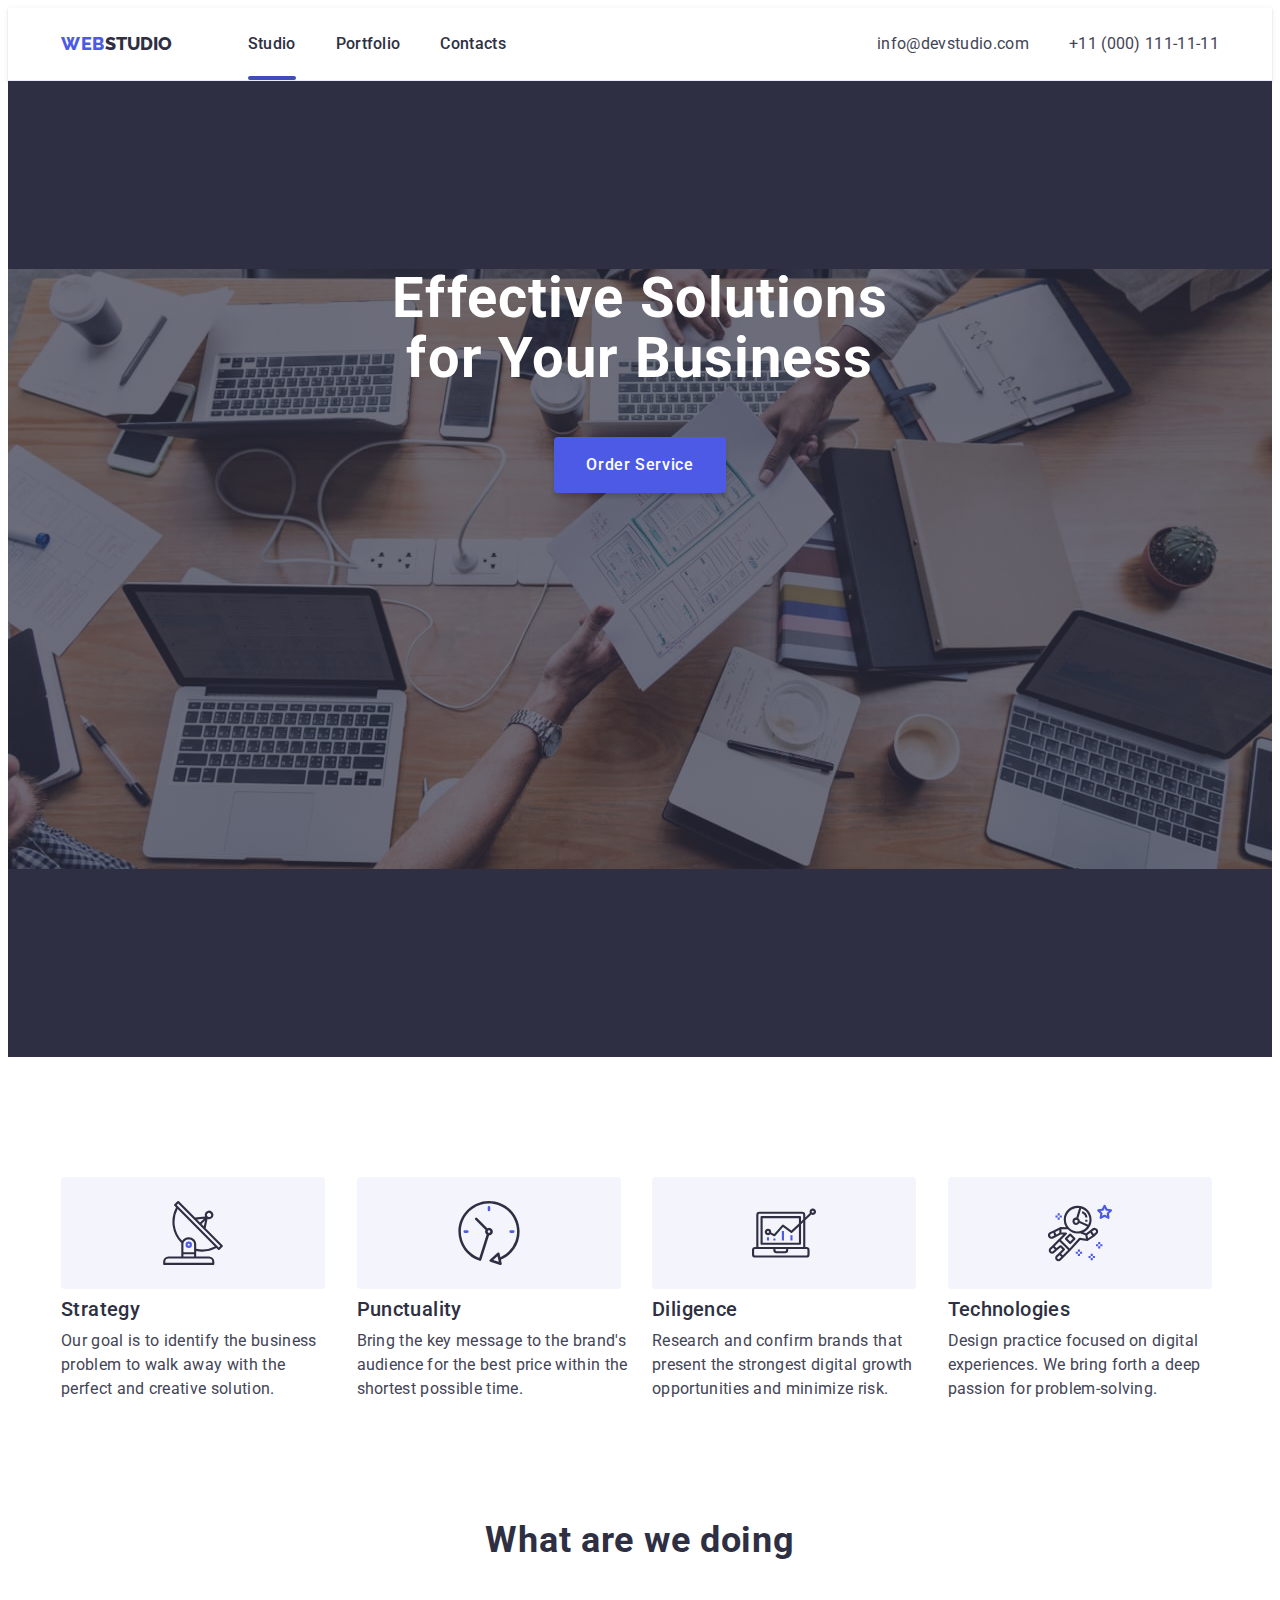
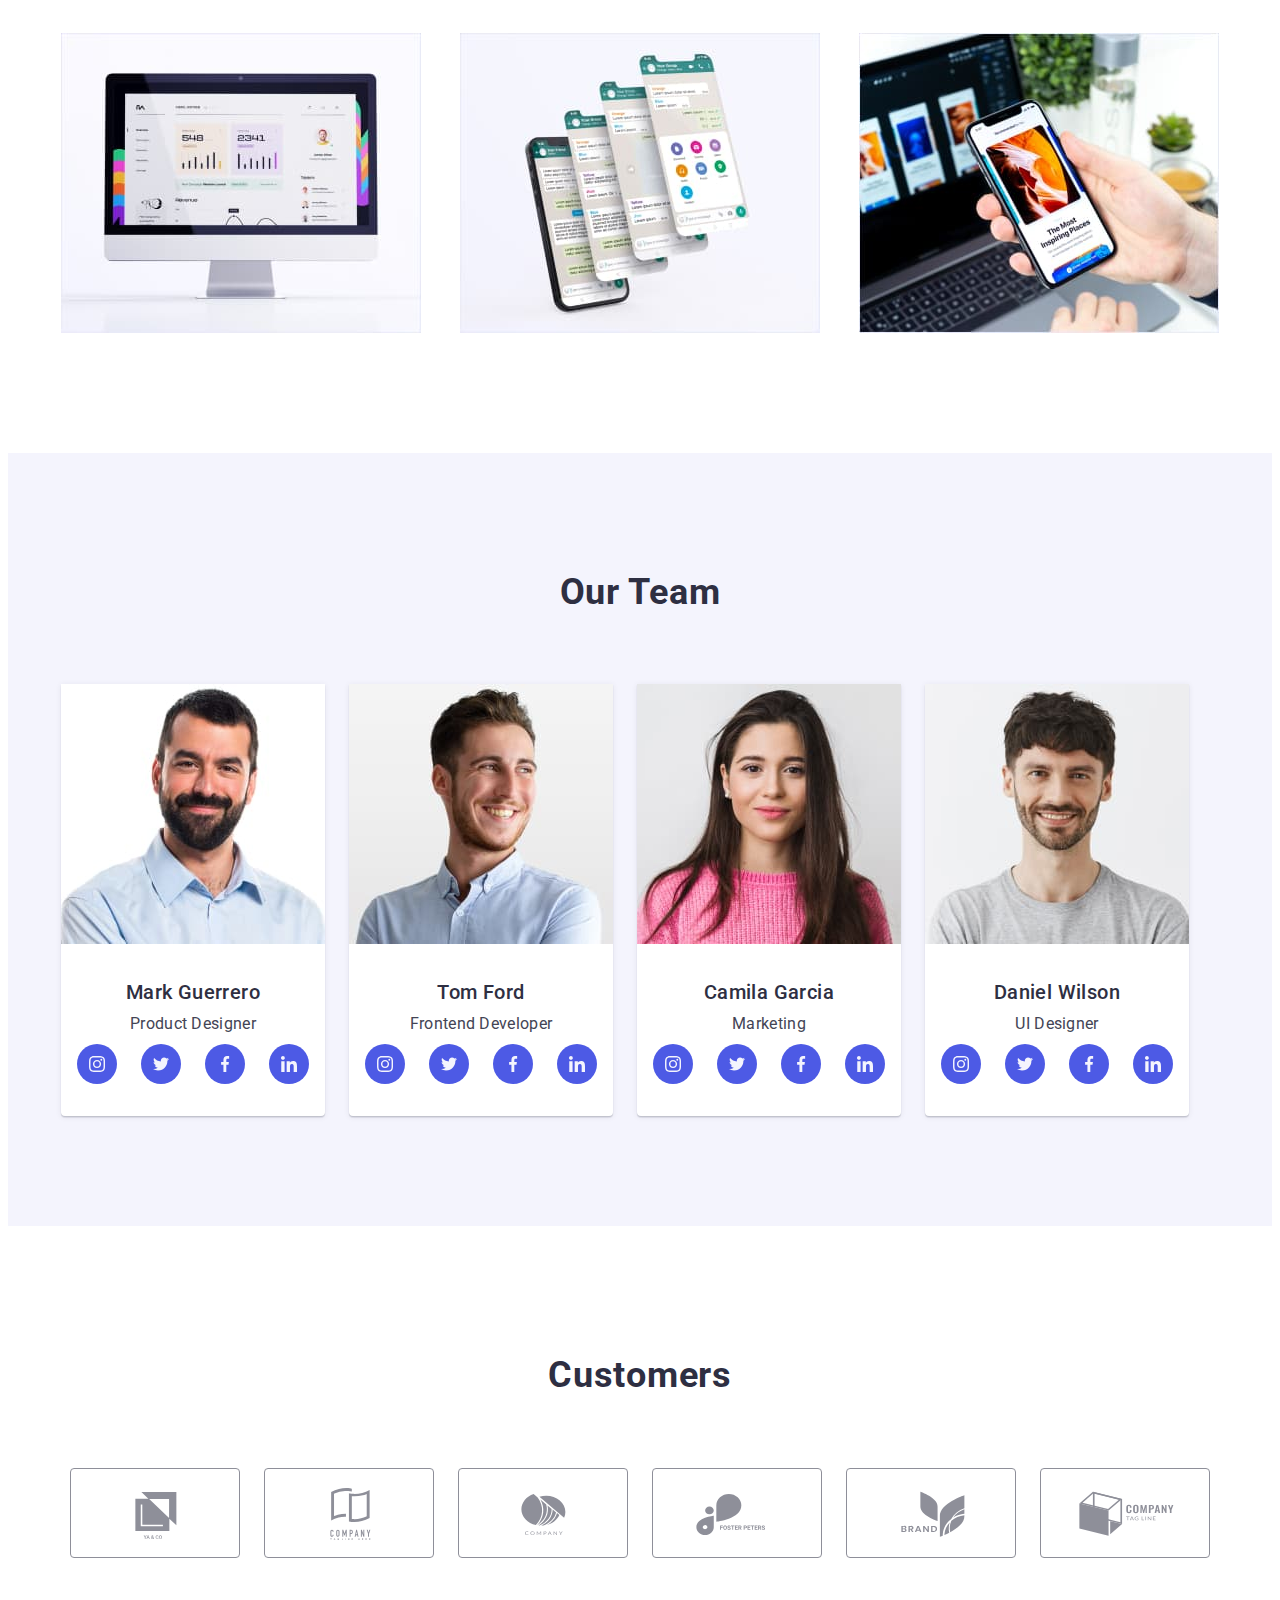
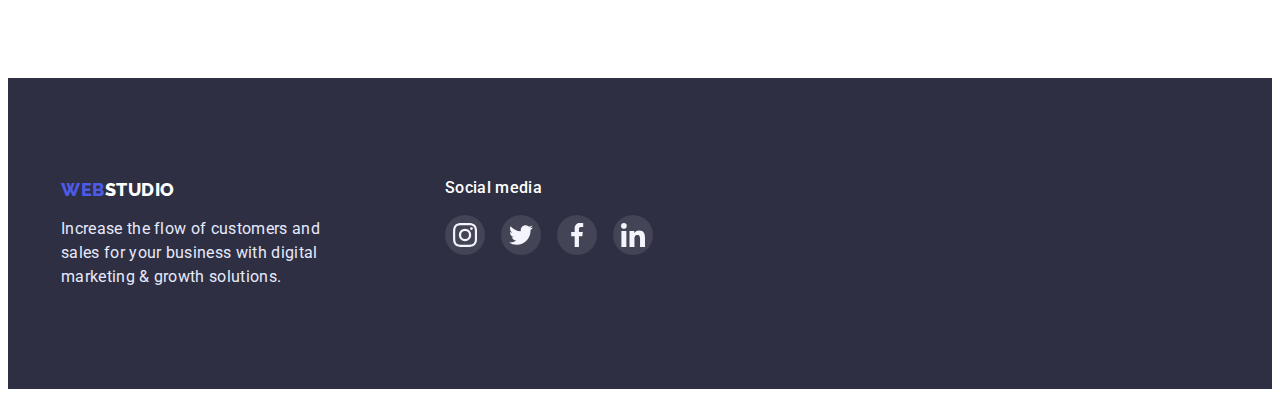
==== index.html @ 6c3c38fd "Initial commit" ====
<!DOCTYPE html>

<html lang="en">
<head>
    <meta charset="UTF-8">
    <meta http-equiv="X-UA-Compatible" content="IE=edge">
    <meta name="viewport" content="width=device-width, initial-scale=1.0">
    <title>WebStudio</title>
    <link rel="preconnect" href="https://fonts.googleapis.com">
    <link rel="preconnect" href="https://fonts.gstatic.com" crossorigin>
    <link href="https://fonts.googleapis.com/css2?family=Raleway:wght@800&family=Roboto:wght@400;500;700;900&display=swap" rel="stylesheet">
    <link rel="stylesheet" href="https://cdnjs.cloudflare.com/ajax/libs/modern-normalize/1.1.0/modern-normalize.min.css" 
    integrity="sha512-wpPYUAdjBVSE4KJnH1VR1HeZfpl1ub8YT/NKx4PuQ5NmX2tKuGu6U/JRp5y+Y8XG2tV+wKQpNHVUX03MfMFn9Q==" crossorigin="anonymous" referrerpolicy="no-referrer" />
    <link rel="stylesheet" href="./css/styles.css">
</head>

<body>
<header class="page-header header-border"> 
    <nav class="container">
    <div class="main-nav header-container">
    <a class="logo" href="./index.html"> <span class="logo-style">Web</span>Studio</a> 
    <ul class="site-nav list">
        <li class="item item-nav">
            <a class="link item-elements site-nav_link_current" href="./index.html">Studio</a>
        </li>
        <li class="item item-nav">
            <a class="link item-elements" href="./portfolio.html">Portfolio</a>
        </li>
        <li class="item item-nav">
            <a class="link item-elements" href="">Contacts</a>
        </li>
    </ul>
    <address class="nav"> 
        <ul class="contacts-nav nav">
            <li class="item">
                <a class="link" href="mailto:info@devstudio.com">info@devstudio.com</a>
            </li>
            <li class="item">
                <a class="link" href="tel:+110001111111">+11 (000) 111-11-11</a>
            </li>
        </ul>
    </address>
    </div>  
    </nav>
</header>

    <main>
        <section class="hero overlay">
        <div class="container hero-container">
            <h1 class="hero-title">Effective Solutions for Your Business</h1>
            <button class="button-submit" data-modal-open>Order Service</button>
        </div>
        </section>

        <section class="features-container">
            <div class="container">
            <h2 class="hidden">features</h2>  
            <ul class="feature-list list">
                <li class="flex-container">
                    <div class="icon-feature">
                    <svg class="icon-items" width="64px" height="64px">
                        <use href="./images/symbol-defs.svg#icon-antenna"></use>
                    </svg>
                    </div>
                    <h3 class="uptitle features-title">Strategy</h3>
                        <p class="features-text">Our goal is to identify the business problem to walk away with the perfect and creative solution.</p>
                </li>

                <li class="flex-container">
                    <div class="icon-feature">
                        <svg class="icon-items" width="64px" height="64px">
                            <use href="./images/symbol-defs.svg#icon-clock"></use>
                        </svg>
                        </div>
                    <h3 class="uptitle features-title">Punctuality</h3>
                        <p class="features-text">Bring the key message to the brand's audience for the best price within the shortest possible time.</p>
                </li>

                <li class="flex-container">
                    <div class="icon-feature">
                        <svg class="icon-items" width="64px" height="64px">
                            <use href="./images/symbol-defs.svg#icon-diagram"></use>
                        </svg>
                        </div>
                    <h3 class="uptitle features-title">Diligence</h3>
                        <p class="features-text">Research and confirm brands that present the strongest digital growth opportunities and minimize risk.</p>
                </li>
                
                <li class="flex-container">
                    <div class="icon-feature">
                        <svg class="icon-items" width="64px" height="64px">
                            <use href="./images/symbol-defs.svg#icon-astronaut"></use>
                        </svg>
                        </div>
                    <h3 class="uptitle features-title">Technologies</h3>
                        <p class="features-text">Design practice focused on digital experiences. We bring forth a deep passion for problem-solving.</p>
                </li>
            </ul>
            </div>
        </section>

        <section class="subject-container">
            <div class="container">
            <h2 class="section-subject">What are we doing</h2>
            <ul class="list-subject list">
                <li class="flex-subject">
                    <img src="./images/computer.jpg" alt="computer" width="360" class="img-subject">
                </li>
                <li class="flex-subject">
                    <img src="./images/phone.jpg" alt="phone" width="360" class="img-subject">
                </li>
                <li class="flex-subject">
                    <img src="./images/hands.jpg" alt="hands" width="360" class="img-subject">
                </li>
            </ul>
        </div>
        </section>

        <section class="section team-bg">
            <div class="container">
            <h2 class="section-team">Our Team</h2>
            <ul class="team-members list">
                <li class="team-members-items">
                    <img src="./images/mark.jpg" alt="Mark Guerrero" width="264">
                    <div class="team-container">
                    <h3 class="team-members-nam">Mark Guerrero</h3>
                    <p class="team-members-pos">Product Designer</p>
                    <ul class="social-list list">
                    <li class="socials-list-item">
                        <a href="" target="_blank" aria-label="Instagram" title="Instagram" class="socials-list-link">
                            <svg class="social-list-icon" width="16" height="16">
                                <use href="./images/symbol-defs.svg#icon-instagram"></use>
                            </svg>
                        </a>
                    </li>

                    <li class="socials-list-item">
                        <a href="" target="_blank" aria-label="Twitter" title="Twitter" class="socials-list-link">
                            <svg class="social-list-icon" width="16" height="16">
                                <use href="./images/symbol-defs.svg#icon-twitter"></use>
                            </svg>
                        </a>
                    </li>

                    <li class="socials-list-item">
                        <a href="" target="_blank" aria-label="Facebook" title="Facebook" class="socials-list-link">
                            <svg class="social-list-icon" width="16" height="16">
                                <use href="./images/symbol-defs.svg#icon-facebook"></use>
                            </svg>
                        </a>
                    </li>

                    <li class="socials-list-item">
                        <a href="" target="_blank" aria-label="linkedin" title="linkedin" class="socials-list-link">
                            <svg class="social-list-icon" width="16" height="16">
                                <use href="./images/symbol-defs.svg#icon-linkedin"></use>
                            </svg>
                        </a>
                    </li> 
                </ul>
            </div> 
                <li class="team-members-items">
                    <img src="./images/tom.jpg" alt="Tom Ford" width="264">
                    <div class="team-container">
                    <h3 class="team-members-nam">Tom Ford</h3>
                    <p class="team-members-pos">Frontend Developer</p>
                    <ul class="social-list list">
                        <li class="socials-list-item">
                            <a href="" target="_blank" aria-label="Instagram" title="Instagram" class="socials-list-link">
                                <svg class="social-list-icon" width="16" height="16">
                                    <use href="./images/symbol-defs.svg#icon-instagram"></use>
                                </svg>
                            </a>
                        </li>

                        <li class="socials-list-item">
                            <a href="" target="_blank" aria-label="Twitter" title="Twitter" class="socials-list-link">
                                <svg class="social-list-icon" width="16" height="16">
                                    <use href="./images/symbol-defs.svg#icon-twitter"></use>
                                </svg>
                            </a>
                        </li>

                        <li class="socials-list-item">
                            <a href="" target="_blank" aria-label="Facebook" title="Facebook" class="socials-list-link">
                                <svg class="social-list-icon" width="16" height="16">
                                    <use href="./images/symbol-defs.svg#icon-facebook"></use>
                                </svg>
                            </a>
                        </li>

                        <li class="socials-list-item">
                            <a href="" target="_blank" aria-label="linkedin" title="linkedin" class="socials-list-link">
                                <svg class="social-list-icon" width="16" height="16">
                                    <use href="./images/symbol-defs.svg#icon-linkedin"></use>
                                </svg>
                            </a>
                        </li> 
                    </ul>
                    </div>
                </li>              
                <li class="team-members-items">
                    <img src="./images/camila.jpg" alt="Camila Garcia" width="264">
                    <div class="team-container">
                    <h3 class="team-members-nam">Camila Garcia</h3>
                    <p class="team-members-pos">Marketing</p>
                    <ul class="social-list list">
                        <li class="socials-list-item">
                            <a href="" target="_blank" aria-label="Instagram" title="Instagram" class="socials-list-link">
                                <svg class="social-list-icon" width="16" height="16">
                                    <use href="./images/symbol-defs.svg#icon-instagram"></use>
                                </svg>
                            </a>
                        </li>

                        <li class="socials-list-item">
                            <a href="" target="_blank" aria-label="Twitter" title="Twitter" class="socials-list-link">
                                <svg class="social-list-icon" width="16" height="16">
                                    <use href="./images/symbol-defs.svg#icon-twitter"></use>
                                </svg>
                            </a>
                        </li>

                        <li class="socials-list-item">
                            <a href="" target="_blank" aria-label="Facebook" title="Facebook" class="socials-list-link">
                                <svg class="social-list-icon" width="16" height="16">
                                    <use href="./images/symbol-defs.svg#icon-facebook"></use>
                                </svg>
                            </a>
                        </li>

                        <li class="socials-list-item">
                            <a href="" target="_blank" aria-label="linkedin" title="linkedin" class="socials-list-link">
                                <svg class="social-list-icon" width="16" height="16">
                                    <use href="./images/symbol-defs.svg#icon-linkedin"></use>
                                </svg>
                            </a>
                        </li> 
                    </ul>
                    </div>
                </li>               
                <li class="team-members-items">
                    <img src="./images/daniel.jpg" alt="Daniel Wilson" width="264">
                    <div class="team-container">
                    <h3 class="team-members-nam">Daniel Wilson</h3>
                    <p class="team-members-pos">UI Designer</p>
                    <ul class="social-list list">
                        <li class="socials-list-item">
                            <a href="" target="_blank" aria-label="Instagram" title="Instagram" class="socials-list-link">
                                <svg class="social-list-icon" width="16" height="16">
                                    <use href="./images/symbol-defs.svg#icon-instagram"></use>
                                </svg>
                            </a>
                        </li>

                        <li class="socials-list-item">
                            <a href="" target="_blank" aria-label="Twitter" title="Twitter" class="socials-list-link">
                                <svg class="social-list-icon" width="16" height="16">
                                    <use href="./images/symbol-defs.svg#icon-twitter"></use>
                                </svg>
                            </a>
                        </li>

                        <li class="socials-list-item">
                            <a href="" target="_blank" aria-label="Facebook" title="Facebook" class="socials-list-link">
                                <svg class="social-list-icon" width="16" height="16">
                                    <use href="./images/symbol-defs.svg#icon-facebook"></use>
                                </svg>
                            </a>
                        </li>

                        <li class="socials-list-item">
                            <a href="" target="_blank" aria-label="linkedin" title="linkedin" class="socials-list-link">
                                <svg class="social-list-icon" width="16" height="16">
                                    <use href="./images/symbol-defs.svg#icon-linkedin"></use>
                                </svg>
                            </a>
                        </li> 
                    </ul>
                    </div>
                </li>
            </ul>
        </div>
        </section>

        <section class="clients-section">
            <div class="container">
            <h2 class="section-clients">Customers</h2>
            <ul class="clients">
                <li class="list">
                    <a href="" target="_blank" aria-label="" title="" class="clients-rectangle">
                        <svg width="104" height="56">
                            <use href="./images/symbol-defs.svg#icon-Logo"></use>
                        </svg>
                    </a>
                </li>

                <li class="list">
                    <a href="" target="_blank" aria-label="" title="" class="clients-rectangle">
                        <svg width="104" height="56">
                            <use href="./images/symbol-defs.svg#icon-Logo2"></use>
                        </svg>
                    </a>
                </li>

                <li class="list">
                    <a href="" target="_blank" aria-label="" title="" class="clients-rectangle">
                        <svg width="104" height="56">
                            <use href="./images/symbol-defs.svg#icon-Logo3"></use>
                        </svg>
                    </a>
                </li>

                <li class="list">
                    <a href="" target="_blank" aria-label="" title="" class="clients-rectangle">
                        <svg width="104" height="56">
                            <use href="./images/symbol-defs.svg#icon-Logo4"></use>
                        </svg>
                    </a>
                </li>

                <li class="list">
                    <a href="" target="_blank" aria-label="" title="" class="clients-rectangle">
                        <svg width="104" height="56">
                            <use href="./images/symbol-defs.svg#icon-Logo5"></use>
                        </svg>
                    </a>
                </li>

                <li class="list">
                    <a href="" target="_blank" aria-label="" title="" class="clients-rectangle">
                        <svg width="104" height="56">
                            <use href="./images/symbol-defs.svg#icon-Logo6"></use>
                        </svg>
                    </a>
                </li>
            </ul>
        </div>
        </section>
    </main>

<footer class="footer-bg">
<div class="container footer-content">
    <div>
    <a class="logo-footer" href="./index.html"><span class="logo-style">Web</span>Studio</a>
    <p class="text-footer">Increase the flow of customers and sales for your business with digital marketing & growth solutions.</p>
</div>
    <div>
        <h2 class="uptitle-ftr">Social media</h2>
        <ul class="social-list-ftr list">
            <li class="socials-list-item">
            
                <a href="" target="_blank" aria-label="Instagram" title="Instagram" class="socials-list-link-ftr">
                    <svg class="social-list-icon" width="24" height="24">
                        <use href="./images/symbol-defs.svg#icon-instagram"></use>
                    </svg>
                </a>
            </li>

            <li class="socials-list-item">
                <a href="" target="_blank" aria-label="Twitter" title="Twitter" class="socials-list-link-ftr">
                    <svg class="social-list-icon" width="24" height="24">
                        <use href="./images/symbol-defs.svg#icon-twitter"></use>
                    </svg>
                </a>
            </li>

            <li class="socials-list-item">
                <a href="" target="_blank" aria-label="Facebook" title="Facebook" class="socials-list-link-ftr">
                    <svg class="social-list-icon" width="24" height="24">
                        <use href="./images/symbol-defs.svg#icon-facebook"></use>
                    </svg>
                </a>
            </li>

            <li class="socials-list-item">
                <a href="" target="_blank" aria-label="linkedin" title="linkedin" class="socials-list-link-ftr">
                    <svg class="social-list-icon" width="24" height="24">
                        <use href="./images/symbol-defs.svg#icon-linkedin"></use>
                    </svg>
                </a>
            </li> 
        </ul>
    </div>
</div>
</footer>

<div class="backdrop is-hidden" data-modal>
    <div class="modal">
        <button type="button" class="modal-close-btn" data-modal-close>
        <svg class="modal-close-btn-icon" width="8" height="8">
            <use href="./images/symbol-defs.svg#icon-close-black-modal"></use>
        </svg>
        </button>
    </div>
</div>
<script src="./js/modal.js"></script>
</body>
</html>
---- css/styles.css ----
:root {
  --primary-text-color: #434455;
  --secondary-text-color: #2e2f42;
  --accent-color: #4d5ae5;
  --secondary-accent-color: #404bbf;
  --primary-white-color: #ffffff;

  /* ANIMATIONS */
  --function-duration: 250ms;
  --function-timing: cubic-bezier(0.4, 0, 0.2, 1);
}

h1,
h2,
h3,
h4,
h5,
h6,
p {
  margin: 0;
}

html {
  box-sizing: border-box;
}

.list {
  padding: 0;
  margin: 0;
  list-style: none;
}

.link {
  text-decoration: none;
}

/*------------------------Header------------------------*/
body {
  font-family: "Roboto", sans-serif;
  
  background-color: var(--primary-white-color);
  color: var(--primary-text-color);
}

.hidden {
  position: absolute;
  width: 1px;
  height: 1px;
  margin: -1px;
  border: 0;
  padding: 0;

  white-space: nowrap;
  clip-path: inset(100%);
  clip: rect(0 0 0 0);
  overflow: hidden;
}

.logo {
  text-decoration: none;
  font-family: "Raleway", sans-serif;
  font-weight: 800;
  font-size: 18px;
  line-height: 1.3;
  text-transform: uppercase;

  color: var(--secondary-text-color);
}

.logo-style {
  text-decoration: none;
  font-family: "Raleway", sans-serif;
  font-weight: 800;
  font-size: 18px;
  line-height: 1.3;
  letter-spacing: 0.03em;
  text-transform: uppercase;

  color: var(--accent-color);
}

.page-header {
  list-style: none;

  background:var(--primary-white-color);
}

.header-border {
  border-bottom: 1px solid #E7E9FC;
  box-shadow: 0px 2px 1px rgba(46, 47, 66, 0.08), 0px 1px 1px 
  rgba(46, 47, 66, 0.16), 0px 1px 6px rgba(46, 47, 66, 0.08);
}

.main-nav {
  display: flex;
  align-items: center;
}

.container {
  margin-right: auto;
  margin-left: auto;
  width: 1158px;
  padding-right: 15px;
  padding-left: 15px;
}

/*------------------------Navigation------------------------*/
.site-nav .link:hover,
.site-nav .link:focus {
  color: var(--secondary-accent-color);
}

.item-elements:hover::after,
.item-elements:focus::after{
  position: absolute;
  content: "";
  display: block;
  width: 100%;
  height: 4px;
  top: 68px;
  background: var(--secondary-accent-color);
  border-radius: 2px;
}

.item-nav{
  transition: var(--function-timing), var(--function-duration);
  position: relative;
}

.site-nav {
  display: flex;
  margin-left: 76px;
}

.site-nav .item:not(:last-child){
  margin-right: 40px;
}

.site-nav .link {
  text-decoration: none;
  display: block;
  padding-top: 24px;
  padding-bottom: 24px;
  font-weight: 500;
  font-size: 16px;
  line-height: 1.5;
  letter-spacing: 0.02em;
  transition: var(--function-timing), var(--function-duration);

  color: var(--secondary-text-color);
}

.site-nav_link_current {
  position: relative;
  color: var(--secondary-accent-color);
  }
  
  .site-nav_link_current::after {
  content: '';
  position: absolute;
  display: block;
  
  width: 100%;
  height: 4px;
  
  left: 0;
  bottom: 0;
  
  border-radius: 2px;
  background-color: var(--secondary-accent-color);
  }

/*------------------------Phone number at Email------------------------*/
.nav {
  list-style: none;
  font-style: inherit;
  margin-left: auto;
}

.nav .link:hover,
.nav .link:focus {
  color: var(--secondary-accent-color);
}

.contacts-nav {
  display: flex;
}

.contacts-nav .item:not(:last-child) {
  margin-right: 40px;
}

.contacts-nav .link {
  list-style: none;
  font-style: inherit;
  font-size: 16px;
  line-height: 1.5;
  letter-spacing: 0.02em;
  text-decoration: none;
  transition: var(--function-timing), var(--function-duration);

  color: var(--primary-text-color);
}

/*------------------------Hero------------------------*/
.hero-container {
  text-align: center;
}

.hero-title {
  margin: 0 auto;
  margin-bottom: 48px;
  font-size: 56px;
  line-height: 1.07;
  letter-spacing: 0.02em;
  max-width: 496px;
  text-align: center;

  color: var(--primary-white-color);
}

.flex-container {
  width: calc((100% - 72px) / 4);
  margin-right: 24px;
}

.flex-container:nth-child(4) {
  margin-right: 0;
}

.features-container{
  padding-top: 120px;
  padding-bottom: 120px;
}

.feature-list {
  display: flex;
  margin-top: 0;
}

.icon-feature{
  width: 264px;
height: 112px;
background: #F4F4FD;
border-radius: 4px;
margin-bottom: 8px;
align-items: center;
justify-content: center;
display: flex;
}

.icon-items {
  display: flex;
}

.uptitle {
  padding-bottom: 8px;
}

.hero {
  padding-top: 188px;
  padding-bottom: 188px;
  background: var(--secondary-text-color);
}

.overlay{
  max-width: 1440px;
  min-height: 600px;
  margin-left: auto;
  margin-right: auto;
  background-image: linear-gradient(
    rgba(46, 47, 66, 0.7),
    rgba(46, 47, 66, 0.7)), 
    url("../images/people-office.jpg");
  background-repeat: no-repeat;
  background-position: center;
}

/*------------------------Main button------------------------*/
.button-submit {
  font-family: "Roboto", sans-serif;
  font-weight: 500;
  font-size: 16px;
  line-height: 1.5;
  letter-spacing: 0.04em;
  box-shadow: 0px 4px 4px rgba(0, 0, 0, 0.15);
  border-radius: 4px;
  padding: 16px 32px;
  border: 0;
  margin: inherit;
  transition: var(--function-timing), var(--function-duration);

  color: var(--primary-white-color);
  background: var(--accent-color);
}

.button-submit:hover,
.button-submit:focus {
  color: var(--primary-white-color);
  background-color: var(--secondary-accent-color);
}

/*------------------------Portfolio Nav------------------------*/
.button {
  cursor: pointer;
  font-family: "Roboto", sans-serif;
  font-weight: 500;
  font-size: 16px;
  line-height: 1.5;
  letter-spacing: 0.04em;
  padding: 12px 24px;
  border-radius: 4px;
  transition: var(--function-timing), var(--function-duration);

  border: 1px solid #E7E9FC;
  color: var(--accent-color);
  background-color: #f4f4fd;
  border: 1px solid #e7e9fc;
}

.button:hover,
.button:focus {
  color: var(--primary-white-color);
  background-color: var(--secondary-accent-color);
  box-shadow: 0px 3px 1px rgba(0, 0, 0, 0.1), 0px 2px 1px rgba(0, 0, 0, 0.08), 0px 2px 2px rgba(0, 0, 0, 0.12);
  border-color: var(--secondary-accent-color);
}

.btn {
  display: flex;
  justify-content: center;
  margin-right: 24px;
}

.btn-elements {
  margin-right: 24px;
}

.portfolio-section {
  padding-top: 96px;
  padding-bottom: 120px;
}

.filter-container{
  margin-bottom: 72px;
}

/*------------------------Features------------------------*/
.features-title {
  font-weight: 500;
  font-size: 20px;
  line-height: 1.2;
  letter-spacing: 0.02em;

  color: var(--secondary-text-color);
}

.section-title {
  font-weight: 500;
  font-size: 20px;
  line-height: 1.2;
  letter-spacing: 0.02em;
  margin-bottom: 8px;

  color: var(--secondary-text-color);
}

.subject-container {
  padding-bottom: 120px;
}

.section-subject {
  font-size: 36px;
  line-height: 1.1;
  letter-spacing: 0.02em;
  text-align: center;
  margin-bottom: 72px;

  color:var(--secondary-text-color);
}

.list-subject {
  display: flex;
  justify-content: space-between;
}

.flex-subject {
  background: linear-gradient(0deg, rgba(77, 90, 229, 0.1), rgba(77, 90, 229, 0.1)), url(2368.jpg);
}

.img-subject{
  display: block;
}

.features-text {
  font-size: 16px;
  line-height: 1.5;
  letter-spacing: 0.02em;

  color: var(--primary-text-color);
}

.team-bg {
  padding-top: 120px;
  padding-bottom: 110px;

  background: #F4F4FD;
}

.section-team {
  font-size: 36px;
  line-height: 1.1;
  letter-spacing: 0.02em;
  text-align: center;
  margin-bottom: 72px;

  color:var(--secondary-text-color);
}

.team-members{
  display: flex;
  column-gap: 24px;
  text-align: center;
}
    
.team-members:nth-child(3n+1) {
  margin-right: 0;
}
  
.team-members-nam {
  font-weight: 500;
  font-size: 20px;
  line-height: 1.2;
  letter-spacing: 0.02em;
  margin-bottom: 8px;

  color: var(--secondary-text-color); 
}

.team-members-items{
  box-shadow: 0px 1px 6px rgba(46, 47, 66, 0.08), 0px 1px 1px rgba(46, 47, 66, 0.16), 0px 2px 1px rgba(46, 47, 66, 0.08);
  border-radius: 0px 0px 4px 4px;
  
  background: var(--primary-white-color);
}

.team-members-pos {
  font-size: 16px;
  line-height: 1.5;
  letter-spacing: 0.02em;
  margin-bottom: 8px;
text-align: center;
  color: var(--primary-text-color);
}

.team-container {
  padding-top: 32px;
  padding-bottom: 32px;
}

.text {
  font-size: 16px;
  line-height: 1.5;
  letter-spacing: 0.02em;

  color: var(--primary-text-color);
}

.social-list {
  display: flex;
  justify-content: center;
  gap: 24px ;
}

.socials-list-link {
  display: flex;
  justify-content: center;
  align-items: center;
  width: 40px;
  height: 40px;
  border-radius: 50%;
  background-color: #4D5AE5;
  transition: var(--function-timing), var(--function-duration);
}

.socials-list-link:hover,
.socials-list-link:focus {
  background-color:#404BBF;
}

.team-list-link-wrapper {
  display: block;
}

.team-list-img-wrapper {
  position: relative;
  overflow: hidden;
}

.product-actions {
  position: absolute;
  overflow: auto;
  transform: translate(0,100%);
  transition: transform var(--function-timing), var(--function-duration);
  width: 100%;
  height: 100%;
  top: 0;
  left: 0;
  background-color: var(--accent-color);
  font-style: normal;
  font-size: 16px;
  line-height: 1.5;
  color: #F4F4FD;
  padding: 40px;
  padding-right: 32px;
  padding-bottom: 164px;
  padding-left: 32px;
}

.team-list-link-wrapper:hover .product-actions,
.team-list-link-wrapper:focus .product-actions {
  transform: translate(0,0);
}


.flex-elements{
  display: flex;
  flex-wrap: wrap;
  column-gap: 24px;
  row-gap: 48px;
}

.flex-elements:nth-child(2n+1) {
  margin-right: 0;
}

.list-elements {
  box-shadow: 0px 1px 6px rgba(46, 47, 66, 0.08);
  transition: var(--function-timing), var(--function-duration);
}

.list-elements:hover,
.list-elements:focus {
  box-shadow: 0px 1px 6px rgba(46, 47, 66, 0.08), 
  0px 1px 1px rgba(46, 47, 66, 0.16), 
  0px 2px 1px rgba(46, 47, 66, 0.08);
}

.list-elements:nth-child(n + 6) {
  margin-bottom: 0;
}

.product-content {
  border: 1px solid #E7E9FC;
  padding: 32px 16px 32px 16px;
}

.product-img {
  display: block;
}

.clients-section{
  padding-top: 130px;
  padding-bottom: 120px;
}

.section-clients {
  font-size: 36px;
  line-height: 1.1;
  letter-spacing: 0.02em;
  text-align: center;
  margin-bottom: 72px;
  color: var(--secondary-text-color);
}

.clients{
  display: flex;
  justify-content: center;
  gap: 24px;
  margin: 0;
  padding: 0;
}

.clients-rectangle {
  width: 168px;
  height: 88px;
  border-radius: 4px;
  align-items: center;
  justify-content: center;
  display: flex;
  transition: fill var(--function-timing), var(--function-duration), 
  border var(--function-timing), var(--function-duration);

  border: 1px solid #8E8F99;
  fill: #8E8F99;
}

.clients-rectangle:hover,
.clients-rectangle:focus {
  border: 1px solid var(--secondary-accent-color);
  fill:var(--secondary-accent-color);
}

/*------------------------Footer------------------------*/
.logo-footer {
  text-decoration: none;
  font-family: "Raleway", sans-serif;
  font-weight: 800;
  font-size: 18px;
  line-height: 1.2;
  letter-spacing: 0.03em;
  text-transform: uppercase;

  color: var(--primary-white-color);
}

.text-footer {
  font-size: 16px;
  line-height: 1.5;
  letter-spacing: 0.02em;
  width: 264px;
  margin-top: 16px;

  color: #e7e9fc;
}

.footer-bg {
padding-top: 100px;
padding-bottom: 100px;

background: var(--secondary-text-color);
}

.footer-content{
  flex-basis: calc((100% - 20px) / 2);
  display: flex;
  column-gap: 120px;
}

.uptitle-ftr {
  margin-bottom: 16px;
  font-style: normal;
  font-weight: 500;
  font-size: 16px;
  line-height: 1.3;
  letter-spacing: 0.02em;

  color: var(--primary-white-color);
}

.social-list-ftr {
  display: flex;
  gap: 16px;
}

.socials-list-link-ftr {
  display: flex;
  justify-content: center;
  align-items: center;
  width: 40px;
  height: 40px;
  border-radius: 50%;
  background-color: rgba(255, 255, 255, 0.1);
  transition: background-color 250ms cubic-bezier(0.4, 0, 0.2, 1) ;
}

.socials-list-link-ftr:hover,
.socials-list-link-ftr:focus {
  background-color: #31D0AA;
}

/*----------MODAL---------*/

.backdrop {
  position: fixed;
  top: 0;
  left: 0;
  width: 100%;
  height: 100%;
  background: rgba(46, 47, 66, 0.4);
  z-index: 100;
  transition: opacity var(--function-timing), var(--function-duration), 
  visibility var(--function-timing), var(--function-duration);
}

.backdrop.is-hidden {
  opacity: 0;
  visibility: hidden;
  pointer-events: none;
}

.modal {
  position: absolute;
  width: 408px;
  height: 576px;
  left: 50%;
  top: 50%;
  transform: translate(-50%,-50%);
  background: #FCFCFC;
  box-shadow: 0px 1px 1px rgba(0, 0, 0, 0.14), 0px 1px 3px rgba(0, 0, 0, 0.12), 0px 2px 1px rgba(0, 0, 0, 0.2);
  border-radius: 4px;
}

.modal-close-btn {
  position: absolute;
  display: flex;
  justify-content:center;
  align-items: center;
  background-color: transparent;
  background: #E7E9FC;
  border: 1px solid rgba(0, 0, 0, 0.1);
  border-radius: 50%;
  top: 24px;
  right: 24px;
  width: 24px;
  height: 24px;
  padding: 0;
  transition: background-color var(--function-timing), var(--function-duration), 
  border var(--function-timing), var(--function-duration);
}

.modal-close-btn-icon {
  transition: fill var(--function-timing), var(--function-duration);
}

.modal-close-btn:hover,
.modal-close-btn:focus {
  border-color:var(--secondary-accent-color);
  background-color: var(--secondary-accent-color);
  fill: var(--primary-white-color);
}
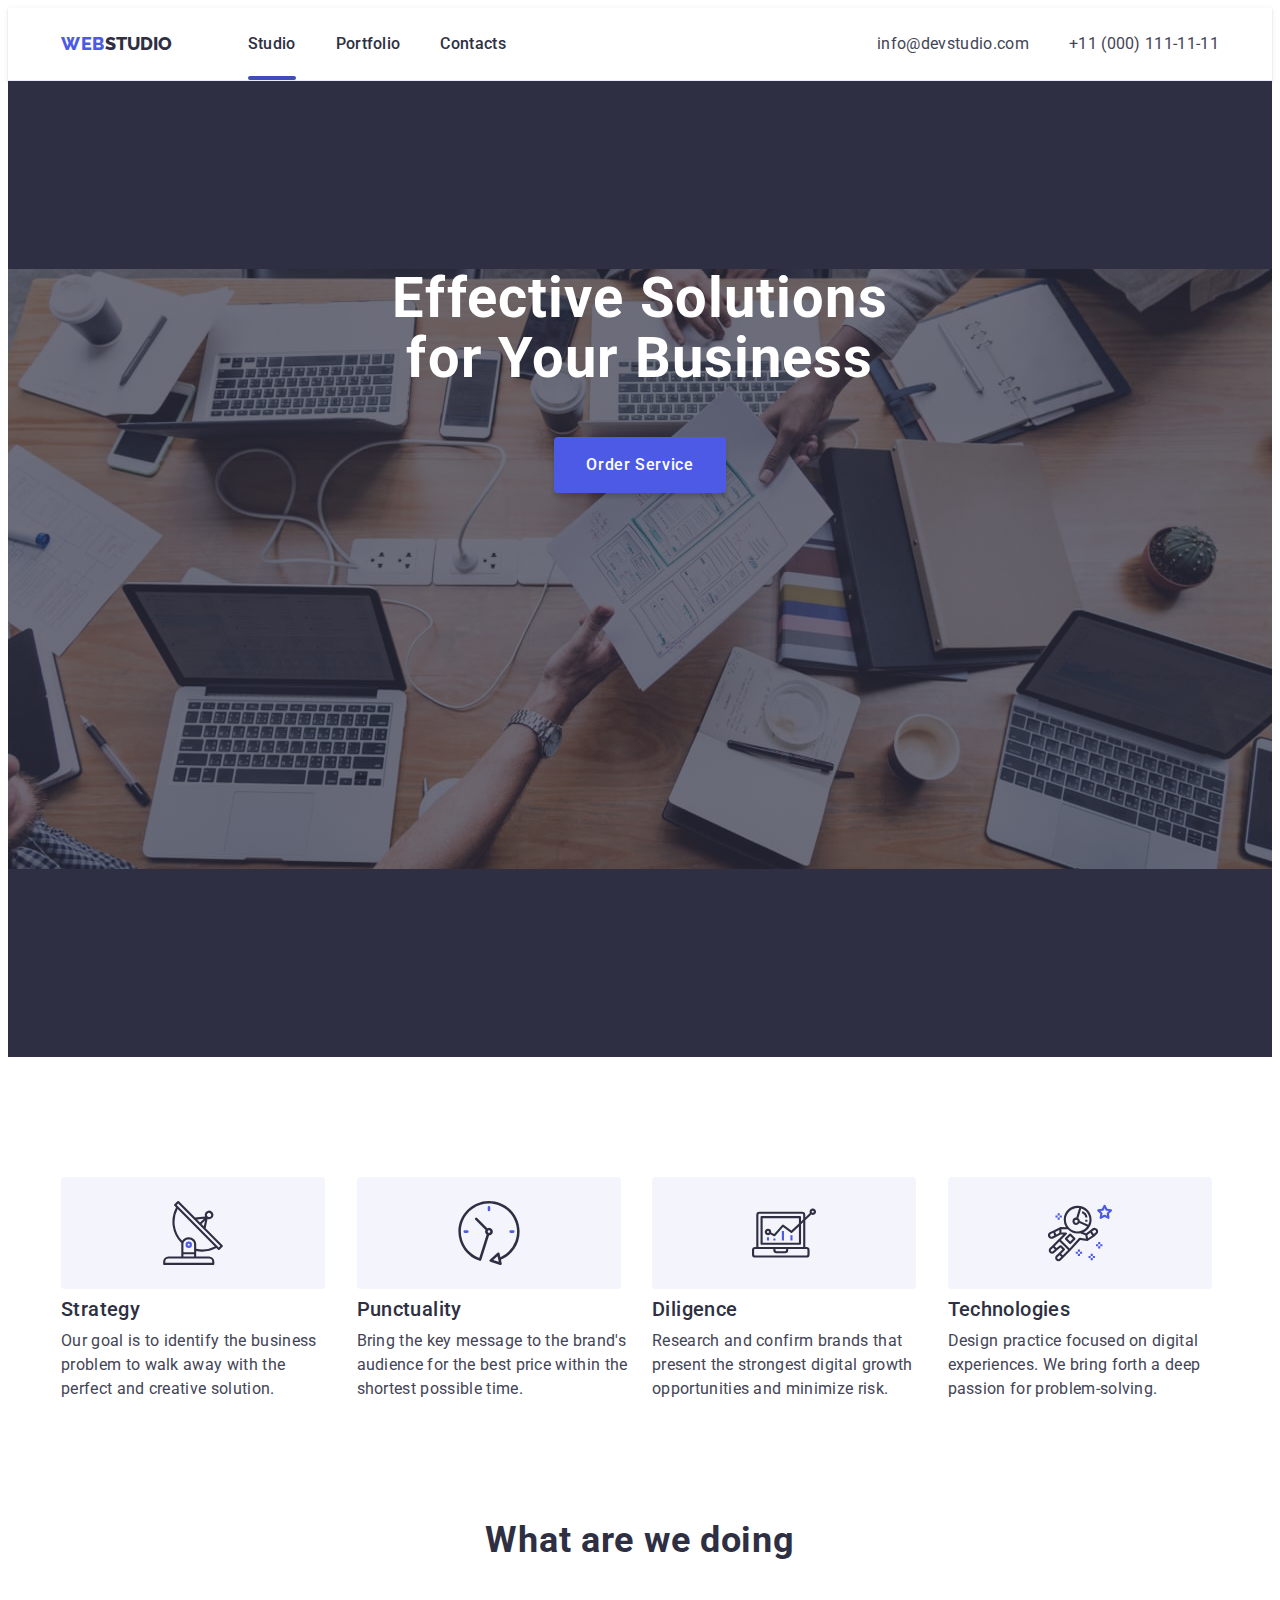
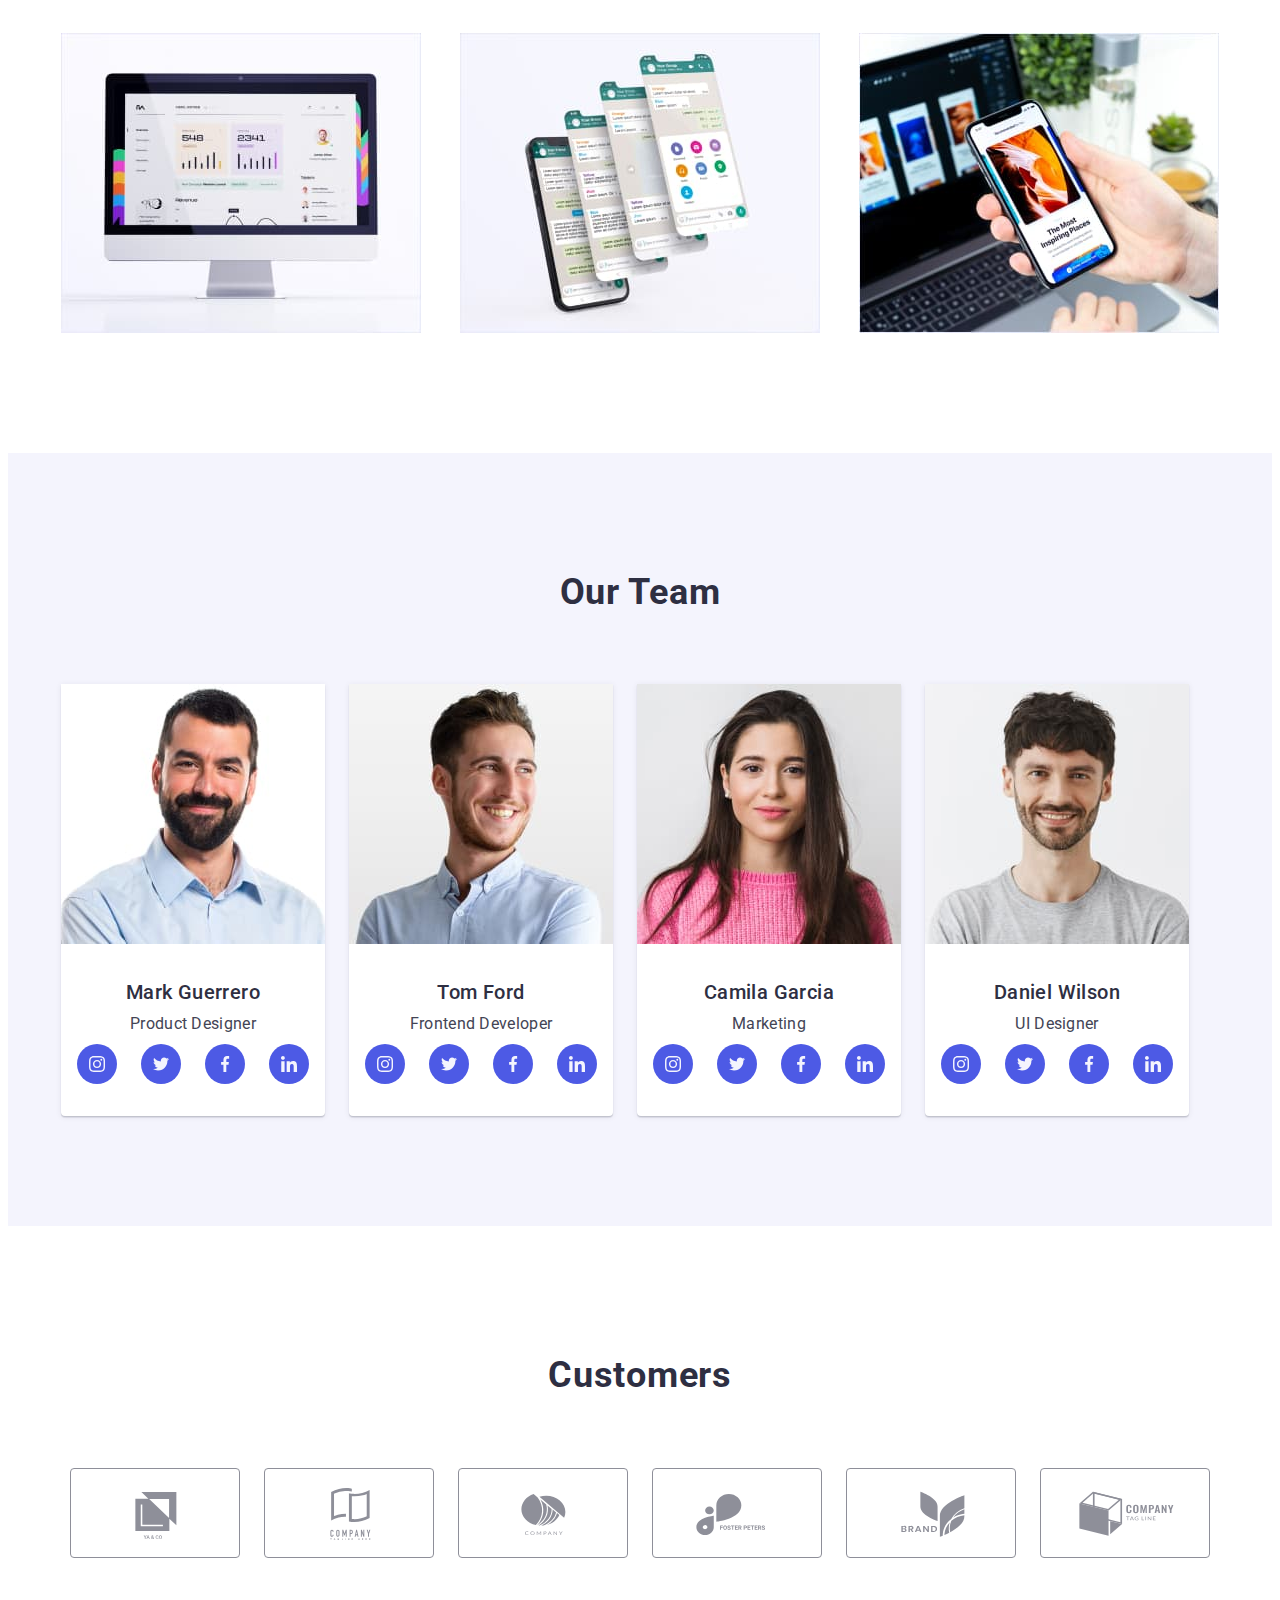
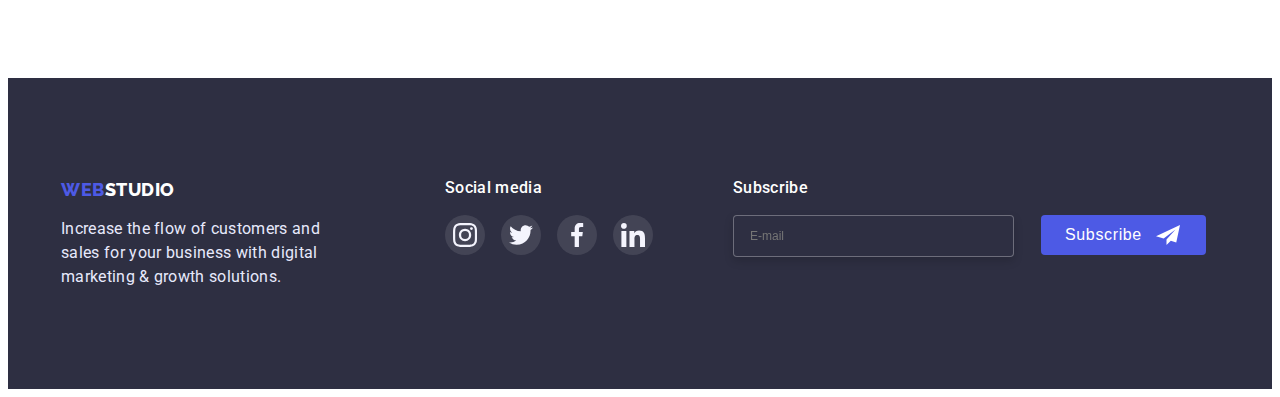
==== commit 3ab36aa6: "add check modal" ====
--- a/index.html
+++ b/index.html
@@ -344,8 +344,8 @@
     <div>
     <a class="logo-footer" href="./index.html"><span class="logo-style">Web</span>Studio</a>
     <p class="text-footer">Increase the flow of customers and sales for your business with digital marketing & growth solutions.</p>
-</div>
-    <div>
+    </div>
+    <div class="gaps-colum">
         <h2 class="uptitle-ftr">Social media</h2>
         <ul class="social-list-ftr list">
             <li class="socials-list-item">
@@ -382,7 +382,22 @@
             </li> 
         </ul>
     </div>
-</div>
+
+    <div class="form-input-box">
+    <p class="uptitle-ftr">Subscribe</p>
+        <label>
+                <input  
+                class="form-input" 
+                type="email" 
+                name="email" 
+                placeholder="E-mail"></label>
+                <button class="button-primary">Subscribe
+                    <svg class="svg-ftr" width="24" height="24">
+                        <use href="./images/symbol-defs.svg#icon-Frame"></use>
+                    </svg>
+                </button>
+            </div>
+        </div>            
 </footer>
 
 <div class="backdrop is-hidden" data-modal>
@@ -392,7 +407,69 @@
             <use href="./images/symbol-defs.svg#icon-close-black-modal"></use>
         </svg>
         </button>
+        <p class="modal-text-aler">Leave your contacts and we will call you back</p>
+        <form class="modal-form">
+                <label class="modal-form-field">
+                <span class="modal-form-desc">Name</span></label>
+                <span class="modal-form-input-wrapper"> 
+                <input 
+                class="modal-form-input" 
+                type="text" 
+                name="user" 
+                required pattern="^[a-zA-Z]+$" 
+                minlength="2">
+                <svg class="modal-form-input-icon" width="18" height="18">
+                    <use href="./images/symbol-defs.svg#icon-person"></use>
+                </svg>
+                </span>
+
+                <label class="modal-form-field">            
+                <span class="modal-form-desc">Phone</span></label>
+                <span class="modal-form-input-wrapper">
+                <input 
+                class="modal-form-input" 
+                type="tel" 
+                name="user_phone" 
+                required pattern="[0-9]{3}-[0-9]{3}-[0-9]{2}-[0-9]{2}"
+                title="xxx-xxx-xx-xx">
+                <svg class="modal-form-input-icon" width="18" height="18">
+                    <use href="./images/symbol-defs.svg#icon-phone"></use>
+                </svg>
+            </span> 
+
+                <label class="modal-form-field">           
+                <span class="modal-form-desc">Email</span></label>
+                <span class="modal-form-input-wrapper">
+                <input 
+                class="modal-form-input" 
+                type="email" 
+                name="user_email" 
+                required pattern="">
+                <svg class="modal-form-input-icon" width="18" height="18">
+                    <use href="./images/symbol-defs.svg#icon-email"></use>
+                </svg>
+            </span>
+            <span>            
+                <label class="modal-form-field">
+                <span class="modal-form-desc">Comment</span>
+            <textarea 
+            class="modal-form-message"
+            name="user_message"   
+            placeholder="Text input"></textarea>
+            </label>
+            </span>
+            
+            <input
+            id="user-policy" 
+            type="checkbox" 
+            name="user_policy" 
+            class="modal-form-check visually-hidden">
+            <label for="user-policy" class="modal-form-check-desc">
+            I accept the terms and conditions of the&nbsp;<a href="">Privacy Policy</a></label>
+        <button type="submit" class="modal-form-submit">Send</button>
+        </form>
     </div>
+
 </div>
 <script src="./js/modal.js"></script>
 </body>
--- a/css/styles.css
+++ b/css/styles.css
@@ -632,9 +632,12 @@
 }
 
 .footer-content{
-  flex-basis: calc((100% - 20px) / 2);
-  display: flex;
-  column-gap: 120px;
+  display: flex;
+}
+
+.gaps-colum {
+  margin-left: 120px;
+  margin-right: 80px;
 }
 
 .uptitle-ftr {
@@ -667,6 +670,49 @@
 .socials-list-link-ftr:hover,
 .socials-list-link-ftr:focus {
   background-color: #31D0AA;
+}
+
+/*------------------SUBSCRIBE FORMS----------------*/
+
+.form-input-box{
+  display: block;
+}
+
+.form-input{
+  border: 1px solid rgba(255, 255, 255, 0.3);
+  filter: drop-shadow(0px 4px 4px rgba(0, 0, 0, 0.15));
+  border-radius: 4px;
+  padding: 8px 108px 8px 16px;
+  background-color: #2e2f42;
+  font-size: 12px;
+  line-height: 2;
+  color: rgba(255, 255, 255, 0.6);
+  margin-right: 23px;
+}
+
+.button-primary {
+  position: relative;
+  padding: 8px 64px 8px 24px;
+  background: var(--accent-color);
+  border-radius: 4px;
+  border: 0;
+  color: var(--primary-white-color);
+  font-size: 16px;
+  line-height: 1.5;
+  letter-spacing: 0.04em;
+  transition: background-color var(--function-timing), var(--function-duration);
+}
+
+.button-primary:hover,
+.button-primary:focus {
+  background-color: var(--secondary-accent-color);
+}
+
+.svg-ftr {
+  position: absolute;
+  top: 50%;
+  left: 70%;
+  transform: translate(0,-50%);
 }
 
 /*----------MODAL---------*/
@@ -692,13 +738,14 @@
 .modal {
   position: absolute;
   width: 408px;
-  height: 576px;
+  height: 584px;
   left: 50%;
   top: 50%;
   transform: translate(-50%,-50%);
   background: #FCFCFC;
   box-shadow: 0px 1px 1px rgba(0, 0, 0, 0.14), 0px 1px 3px rgba(0, 0, 0, 0.12), 0px 2px 1px rgba(0, 0, 0, 0.2);
   border-radius: 4px;
+  padding: 72px 24px 24px 24px;
 }
 
 .modal-close-btn {
@@ -728,4 +775,148 @@
   border-color:var(--secondary-accent-color);
   background-color: var(--secondary-accent-color);
   fill: var(--primary-white-color);
-}+}
+
+/*----------MODAL FORM---------*/
+
+.modal-text-aler {
+  font-weight: bold;
+  font-size: 16px;
+  line-height: 1.5;
+  text-align: center;
+  letter-spacing: 0.02em;
+  color: #2E2F42;
+  margin-bottom: 14px;
+  }
+  
+.modal-form {
+  display: flex;
+  flex-direction: column;
+}
+
+.modal-form-input {
+  font-size: 18px;
+  width: 100%;
+  height: 40px;
+  border: 1px solid rgba(33, 33, 33, 0.2);
+  border-radius: 4px;
+  padding-left: 38px;
+  transition: var(--function-timing), var(--function-duration);
+}
+
+.modal-form-input:focus {
+  outline: none;
+  border-color: var(--accent-color);
+}
+
+.modal-form-input:focus + .modal-form-input-icon {
+  fill: var(--accent-color);
+}
+
+.modal-form-desc{
+  display: block;
+  font-style: normal;
+  font-size: 12px;
+  line-height: 1.33;
+  letter-spacing: 0.04em;
+  color: #8E8F99;
+  margin-bottom: 4px;
+}
+
+.modal-form-input-wrapper {
+  display: block;
+  position: relative;
+  margin-bottom: 7px;
+}
+
+.modal-form-input-icon {
+  position: absolute;
+  display: block;
+  top: 50%;
+  left: 16px;
+  transform: translate(0,-50%);
+  transition: fill var(--function-timing), var(--function-duration);
+}
+
+.modal-form-message {
+  resize: none;
+  width: 100%;
+  height: 120px;
+  padding: 8px 16px;
+  font-size: 12px;
+  border: 1px solid rgba(33, 33, 33, 0.2);
+  border-radius: 4px;
+  margin-bottom: 16px;
+  transition: border-color var(--function-timing), var(--function-duration);
+}
+
+.modal-form-message:focus {
+  outline: none;
+  border-color: var(--accent-color);
+}
+
+.modal-form-check-desc {
+  display: flex;
+  align-items: center;
+  font-size: 12px;
+  line-height: 1.33;
+  letter-spacing: 0.04em;
+  text-align: center;
+  color: #757575;
+  margin-bottom: 20px;
+}
+
+.modal-form-check-desc::before {
+  content:"";
+  display: block;
+  cursor: pointer;
+  width: 16px;
+  height: 16px;
+  border: 1.25px solid #2E2F42;
+  border-radius: 2px;
+  margin-right: 4px;
+  background-repeat: no-repeat;
+  background-position: center;
+  transform: var(--function-timing), var(--function-duration);
+} 
+
+.modal-form-check:focus + .modal-form-check-desc::before {
+  border: 1.25px solid var(--secondary-accent-color);
+  background-image: url(../images/vector-check.svg);
+}
+
+.visually-hidden {
+  position: absolute;
+  width: 1px;
+  height: 1px;
+  margin: -1px;
+  padding: 0;
+  overflow: hidden;
+  border: 0;
+  clip: rect(0 0 0 0);
+}
+
+.modal-form-submit {
+  align-self: center;
+  font-family: "Roboto", sans-serif;
+  font-weight: 500;
+  font-size: 16px;
+  line-height: 1.5;
+  letter-spacing: 0.04em;
+  box-shadow: 0px 4px 4px rgba(0, 0, 0, 0.15);
+  border-radius: 4px;
+  padding: 16px 66px;
+  border: 0;
+  margin-bottom: 20px;
+  transition: var(--function-timing), var(--function-duration);
+
+  color: var(--primary-white-color);
+  background: var(--accent-color);
+}
+
+.modal-form-submit:hover,
+.modal-form-submit:focus {
+  color: var(--primary-white-color);
+  background-color: var(--secondary-accent-color);
+}
+
